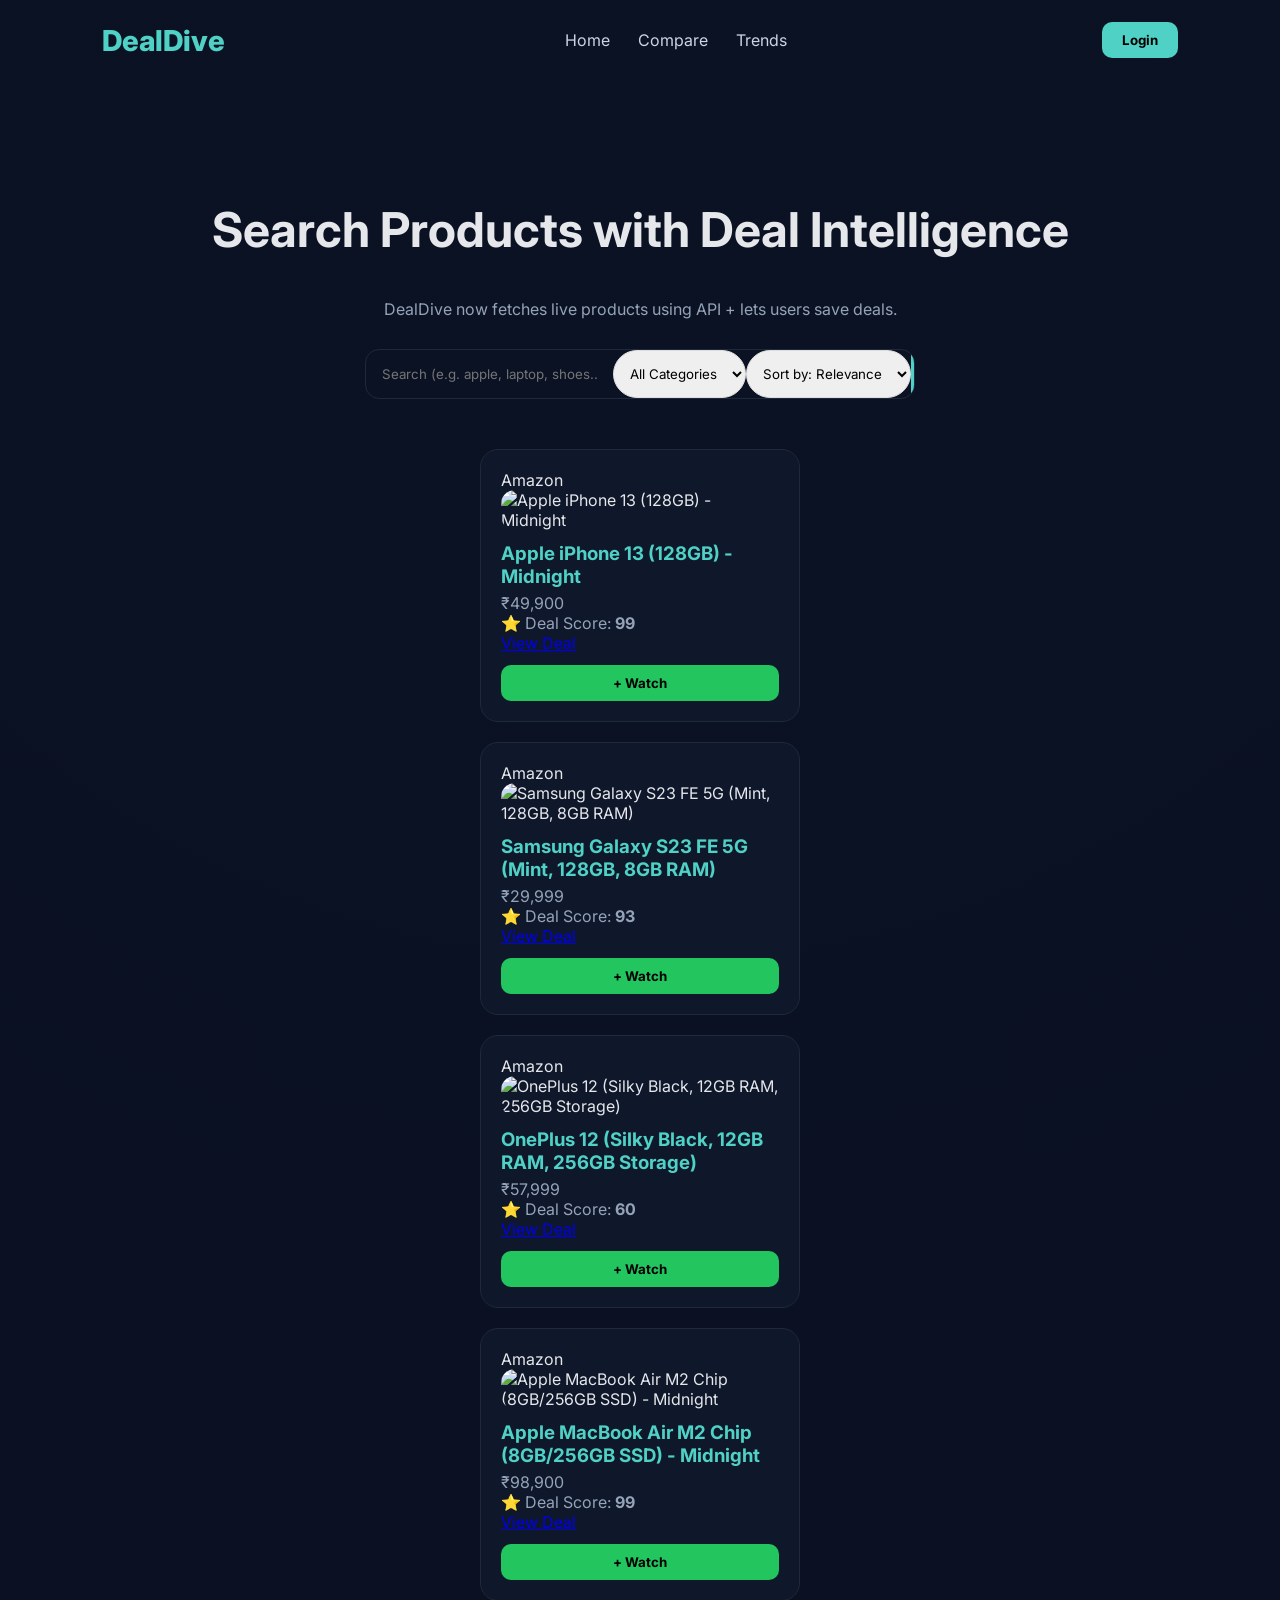
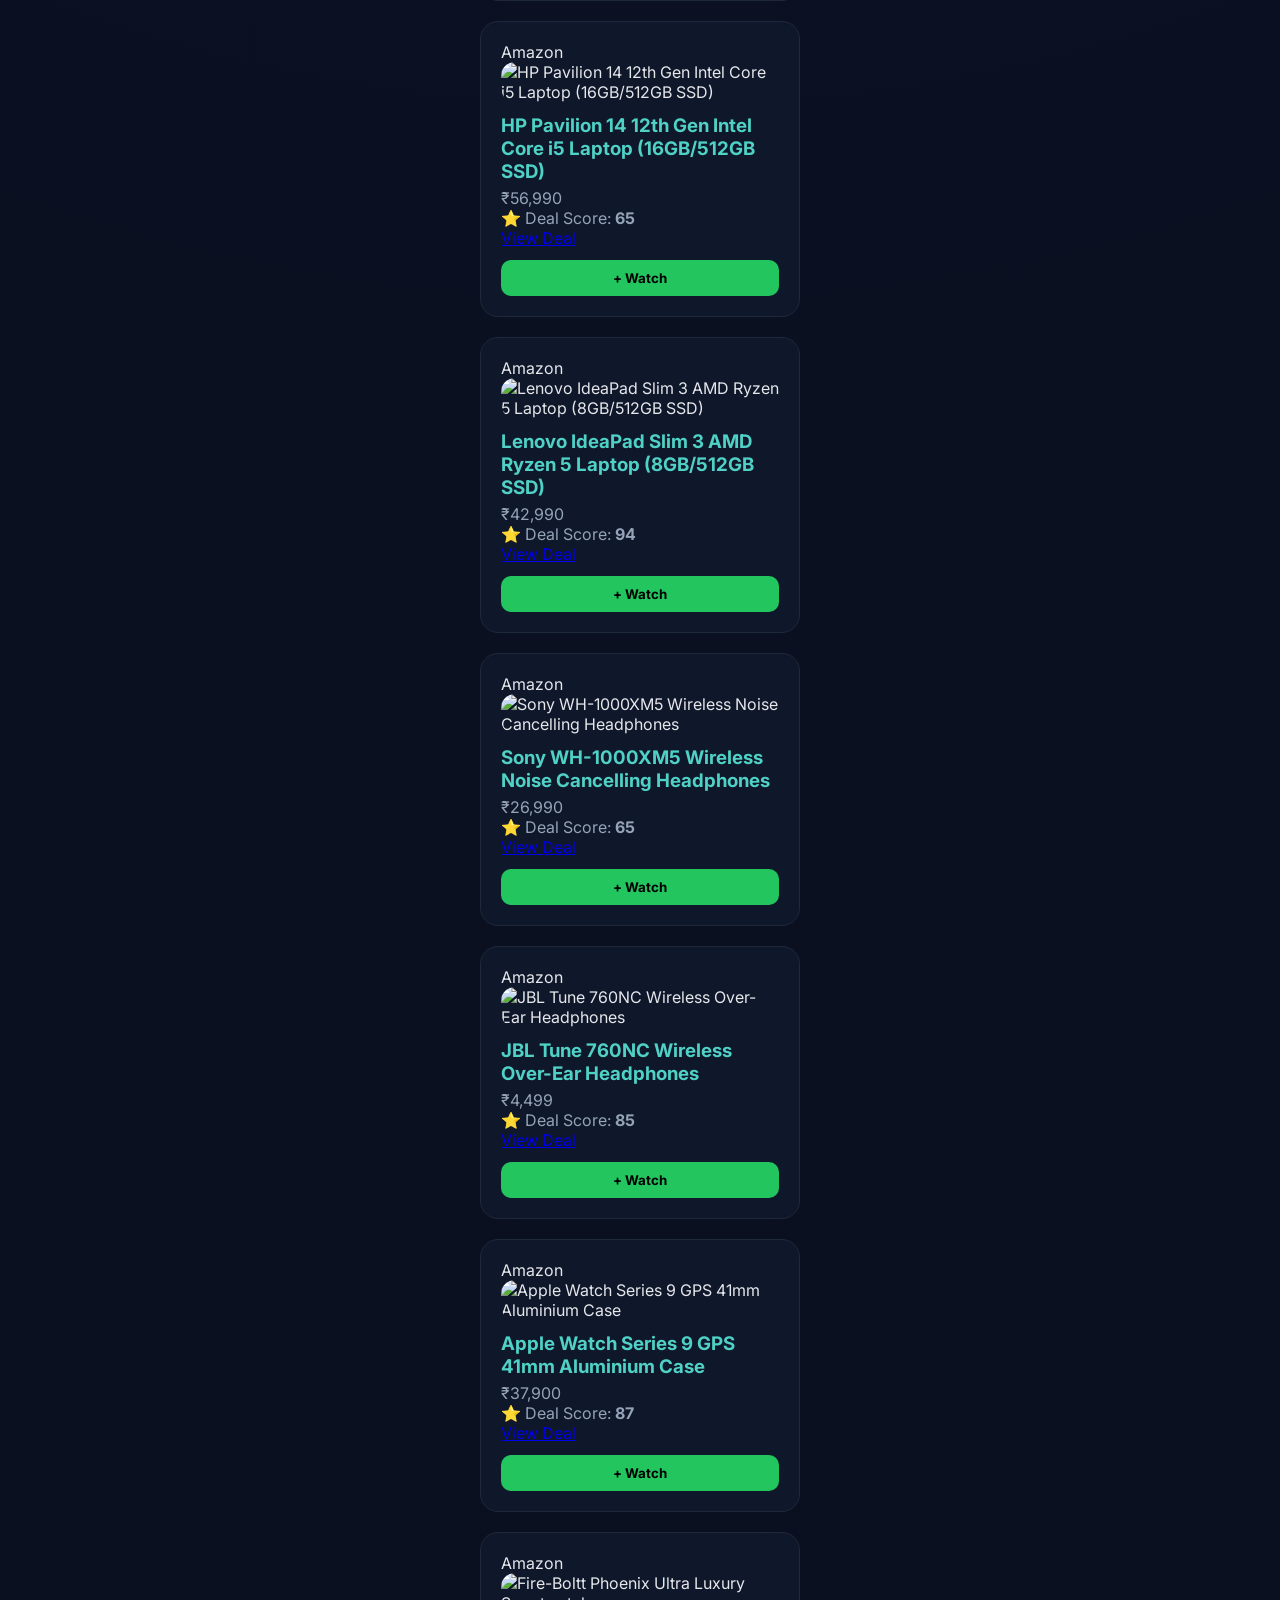
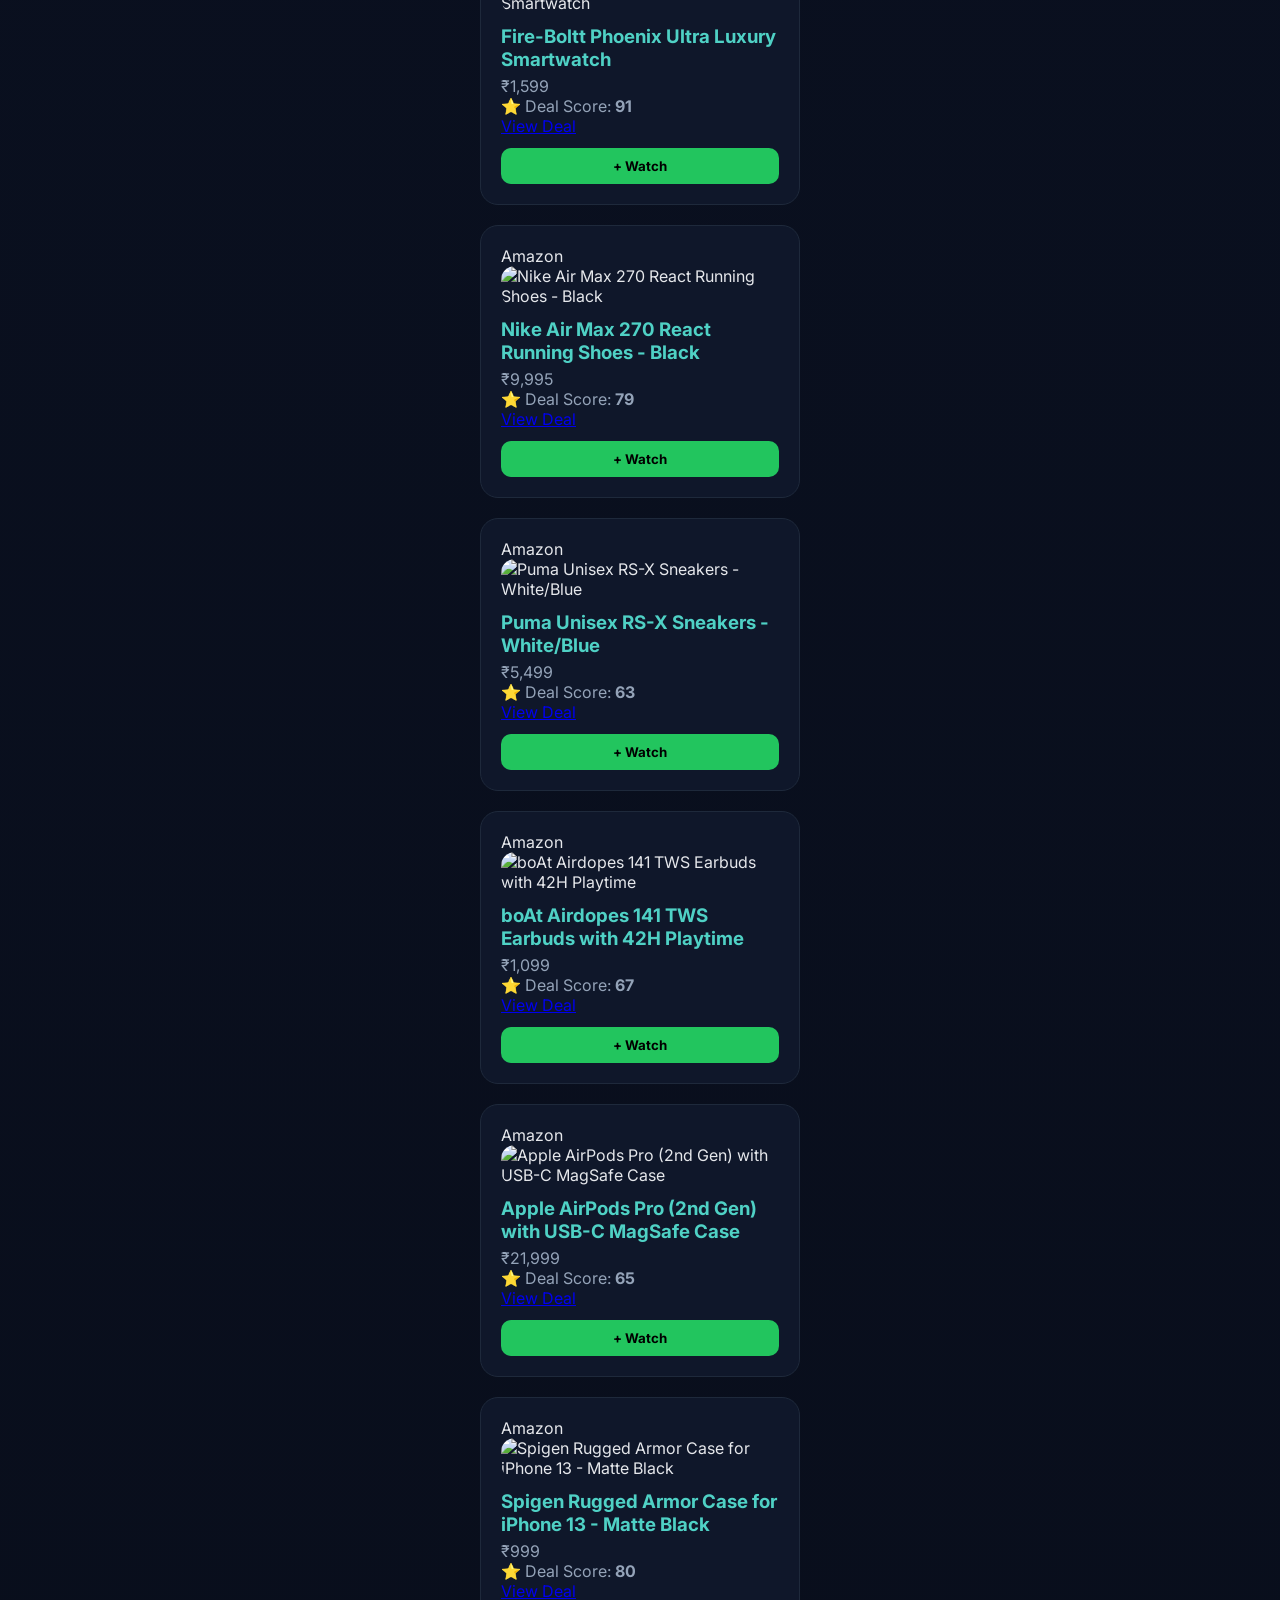
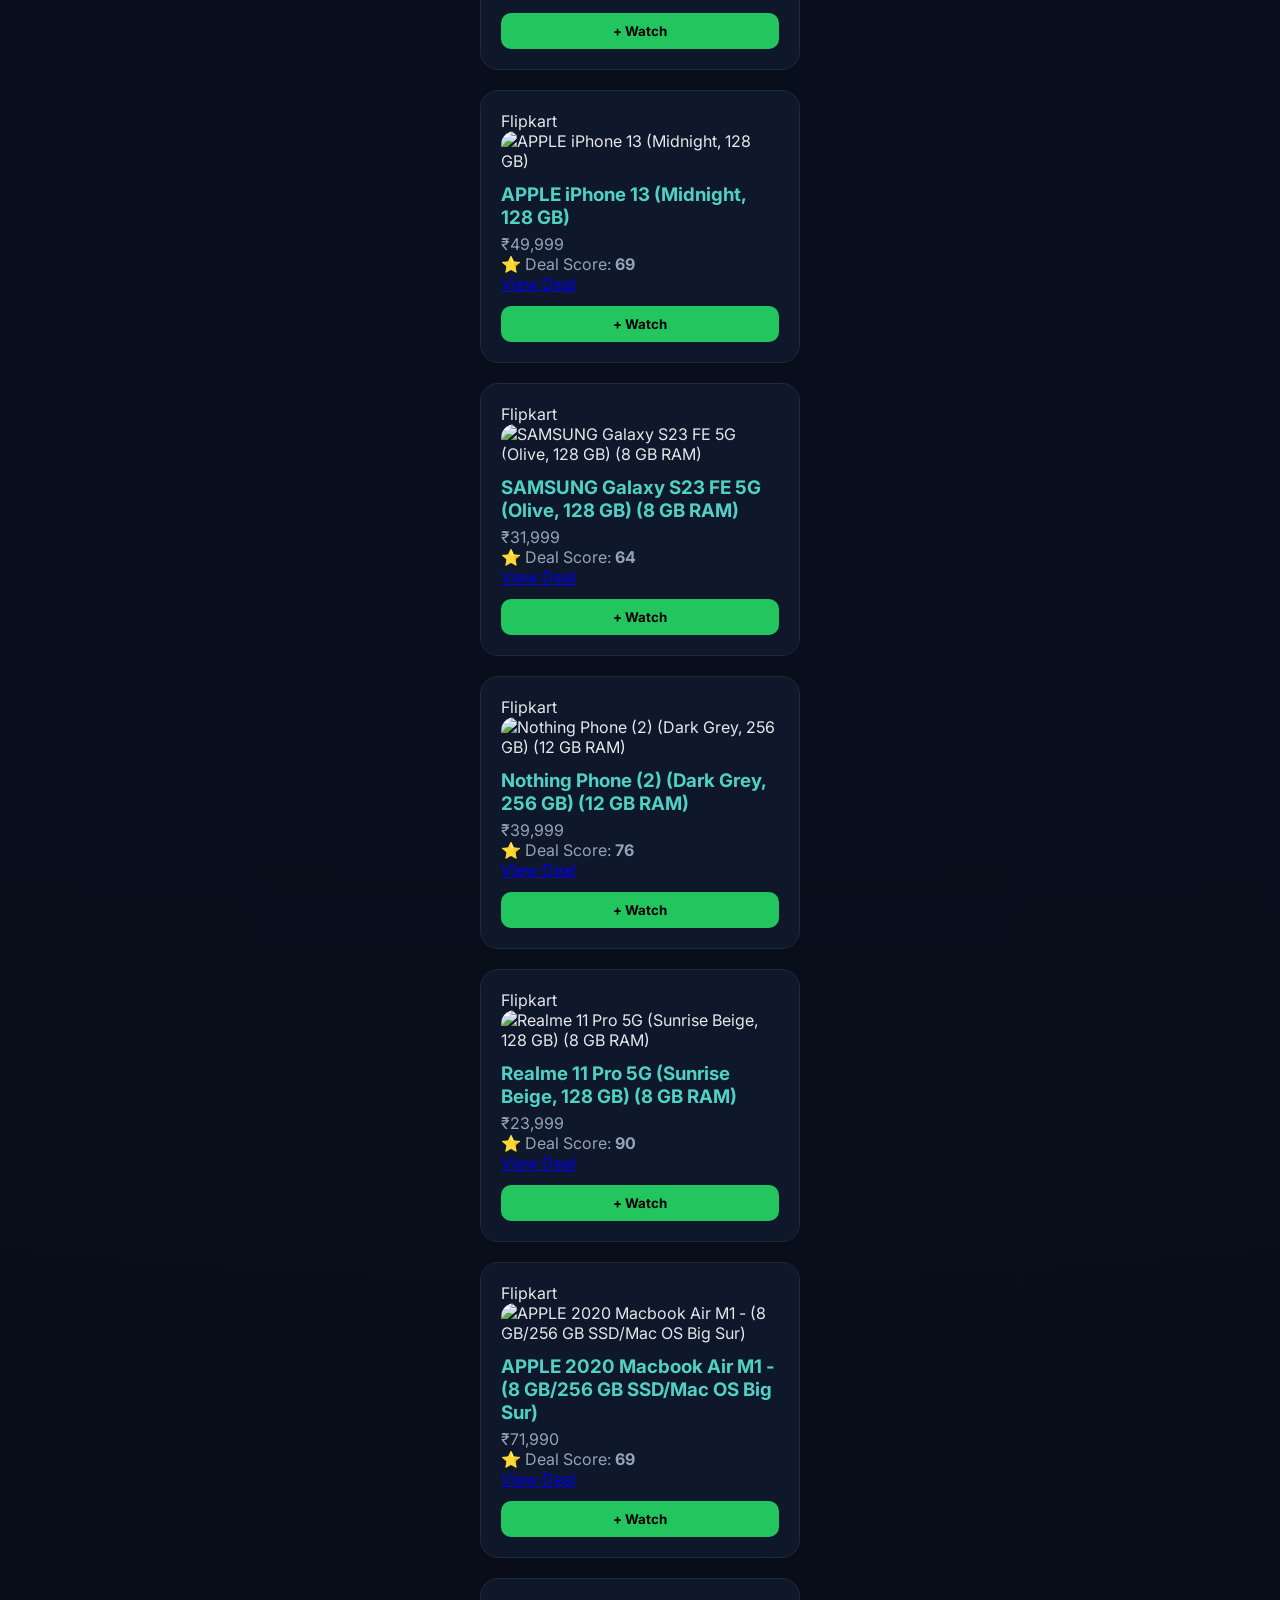
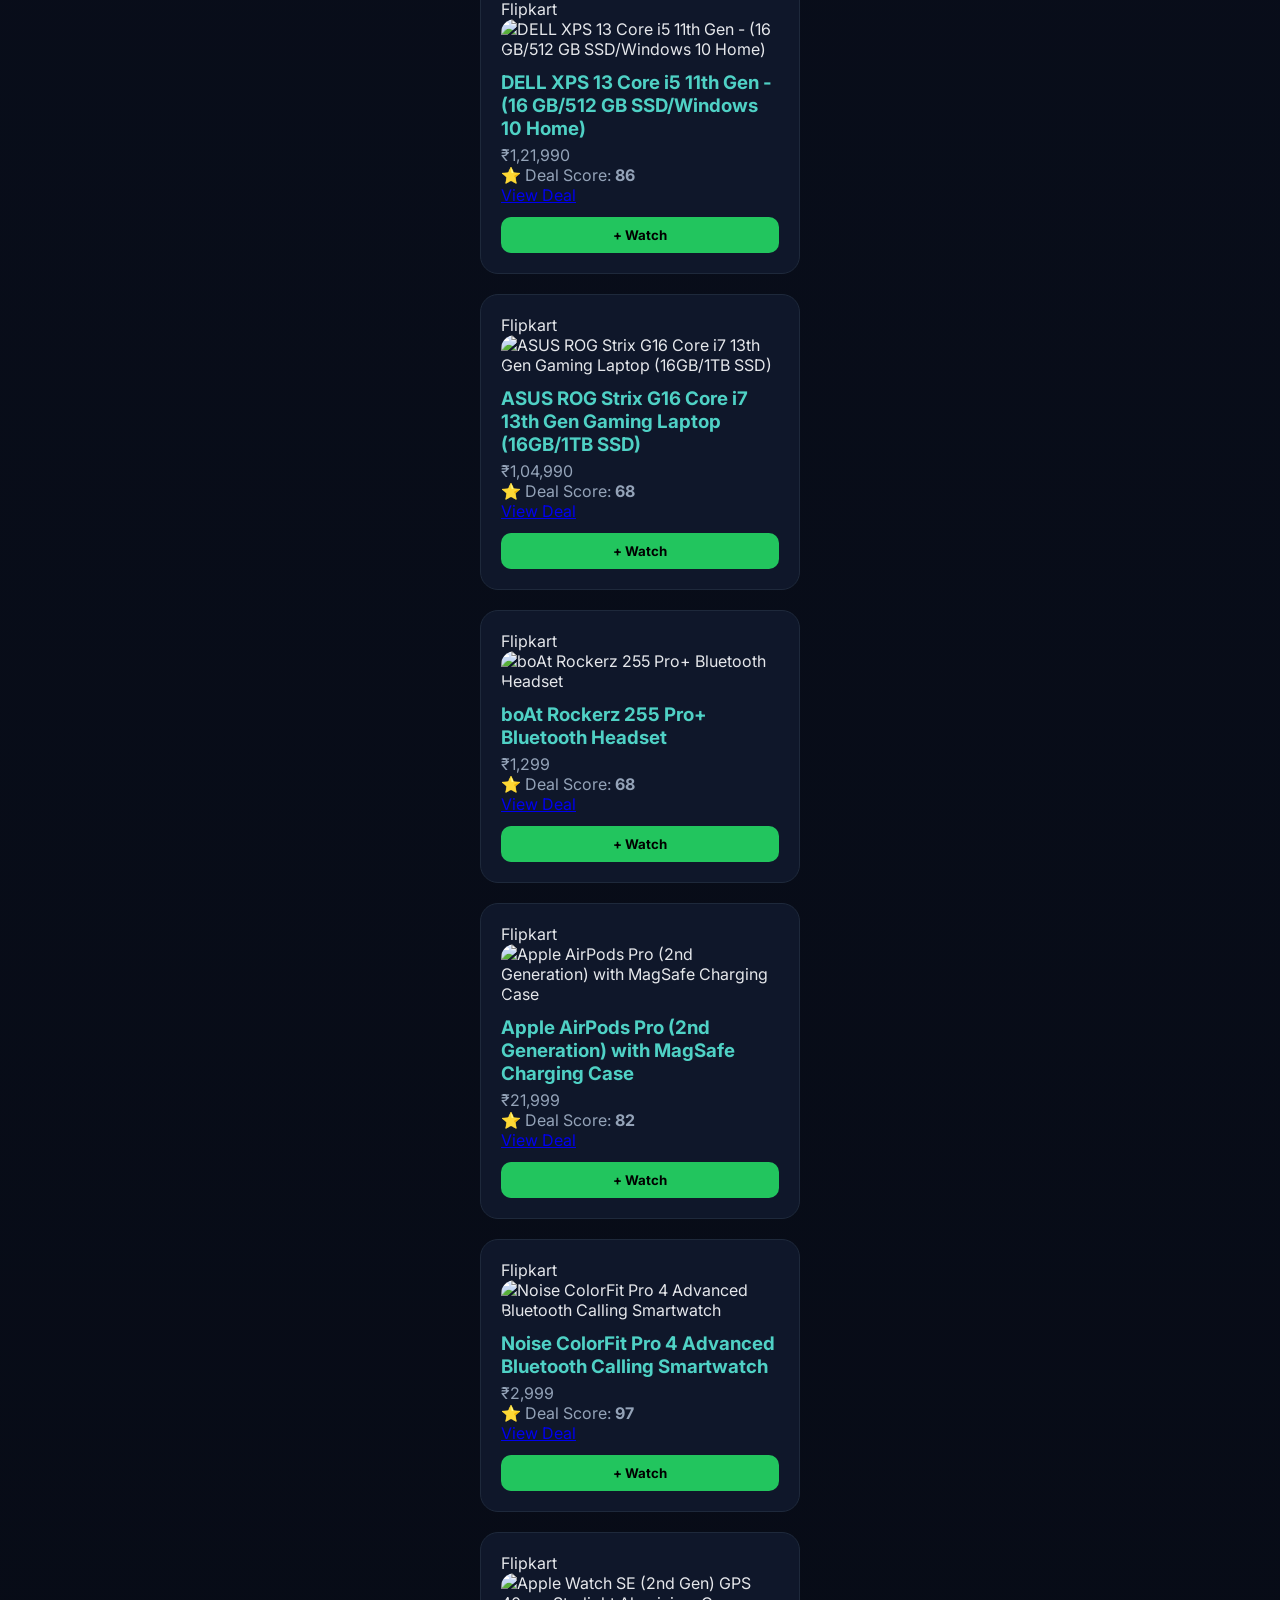
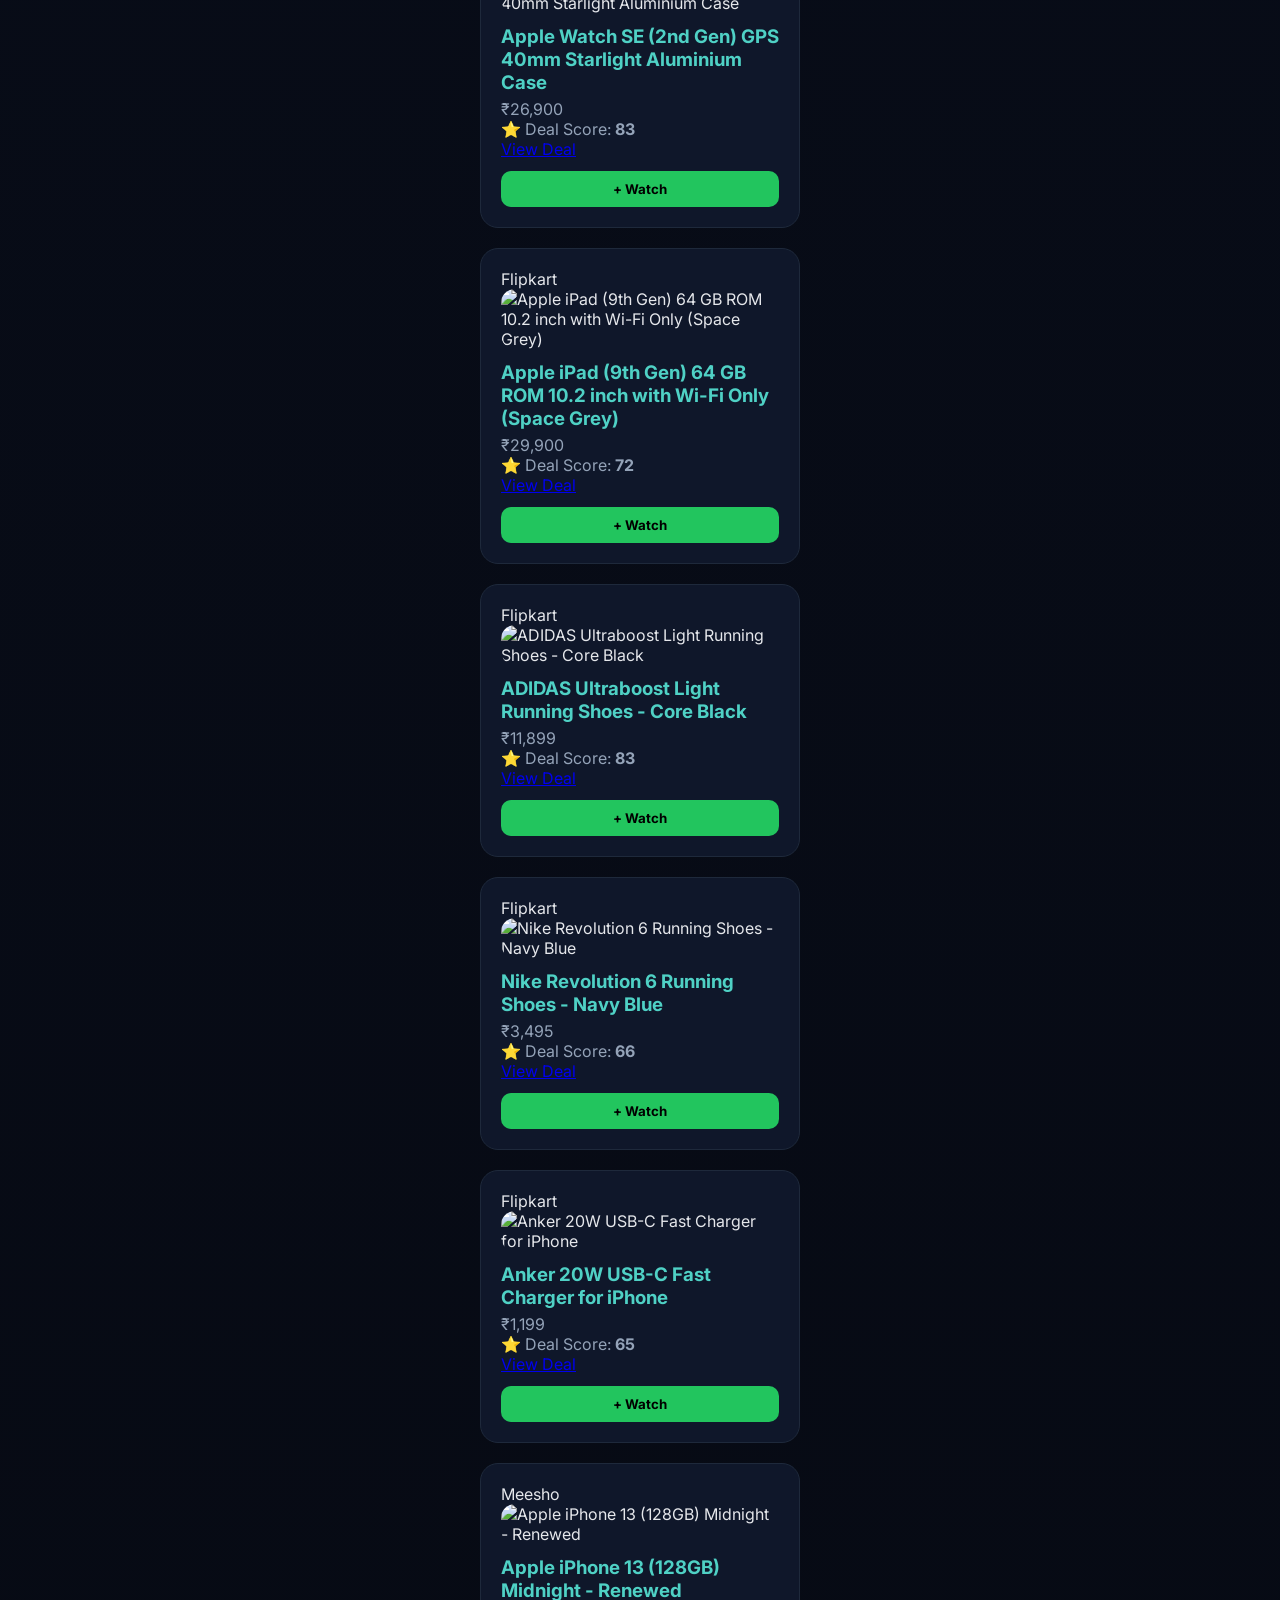
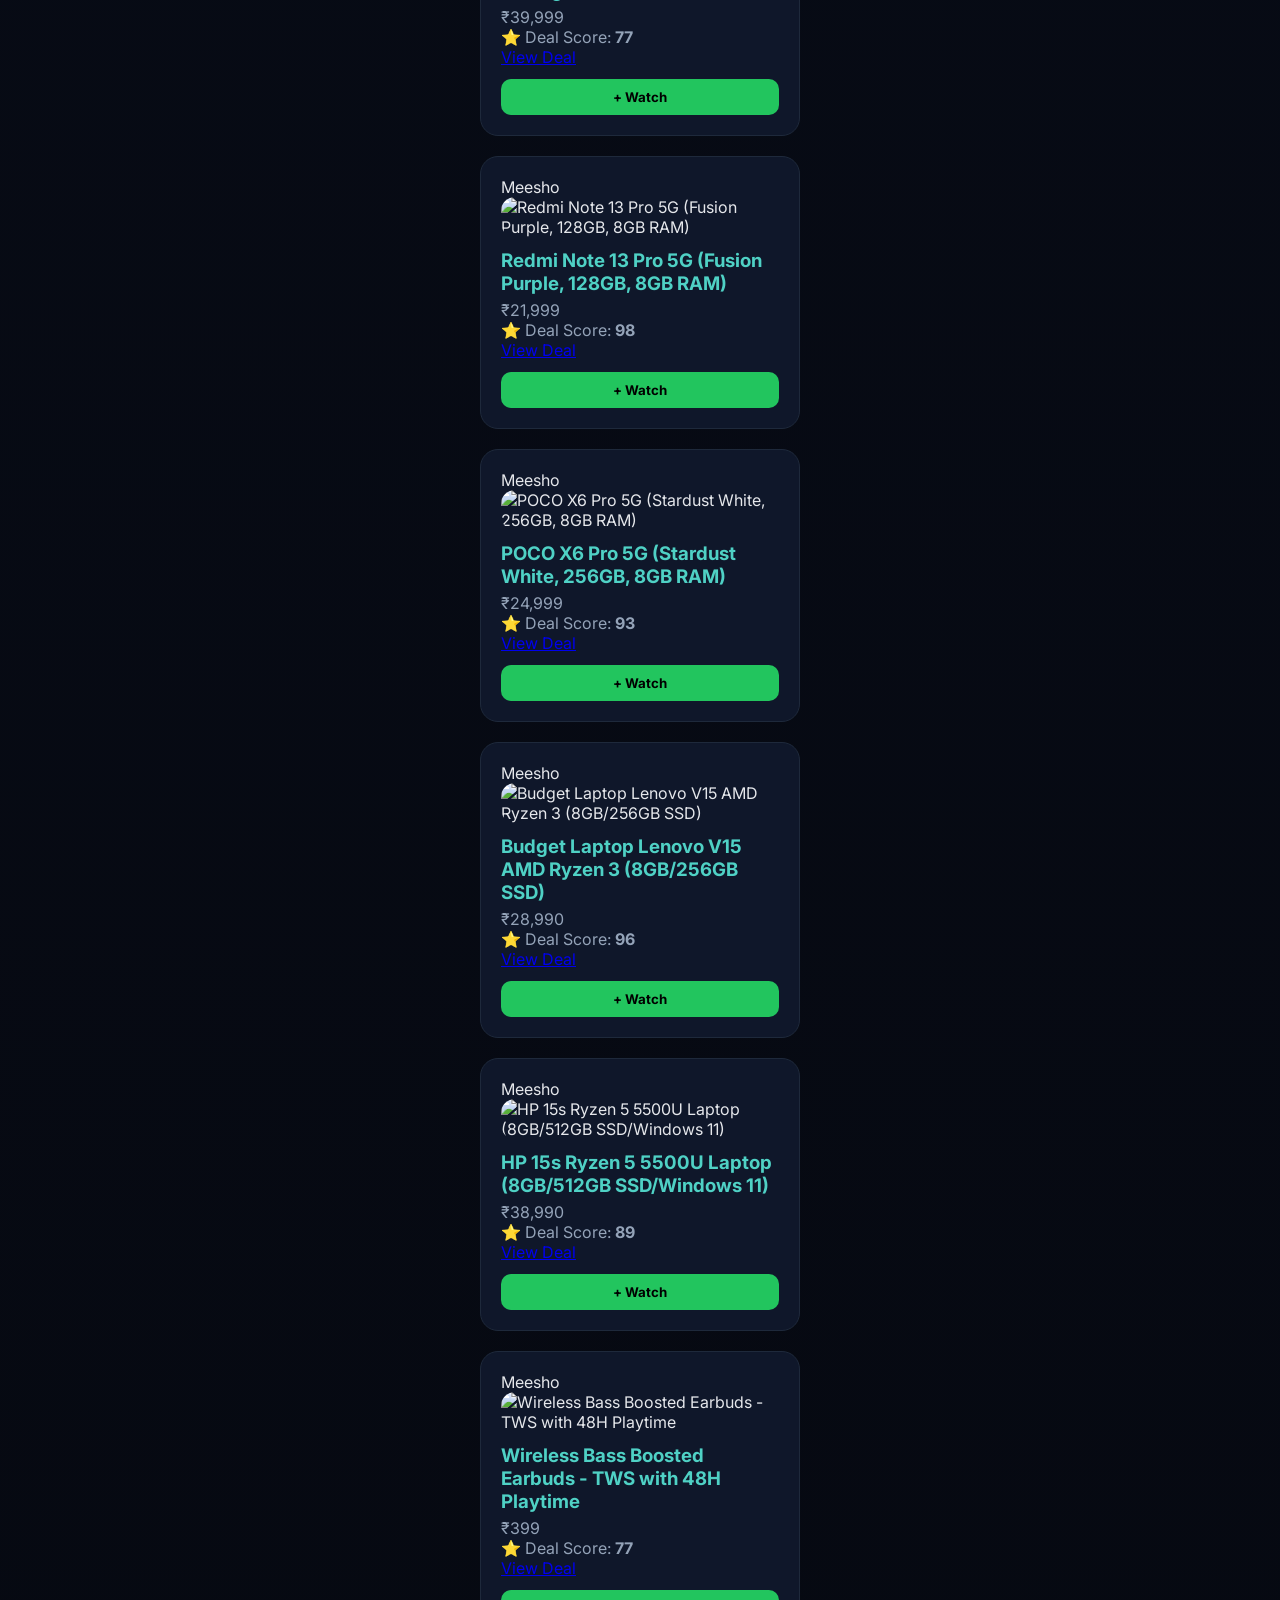
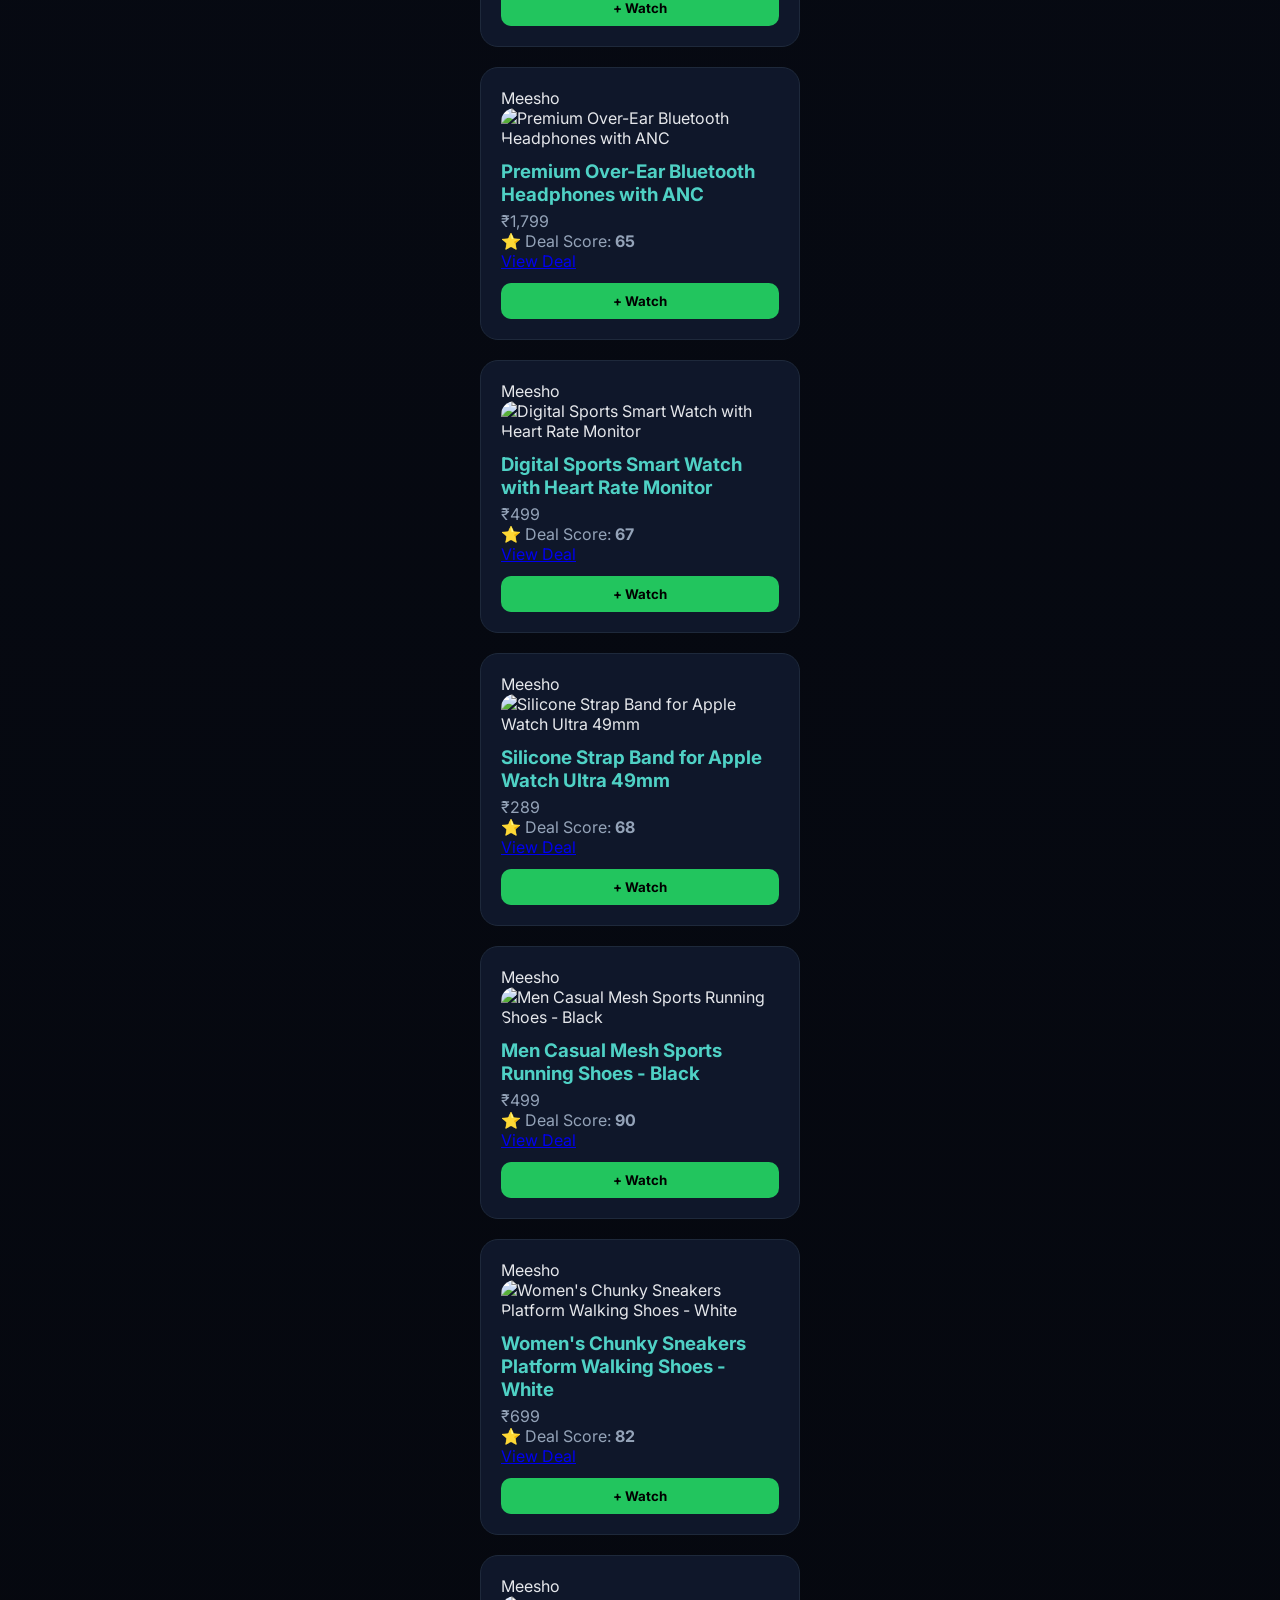
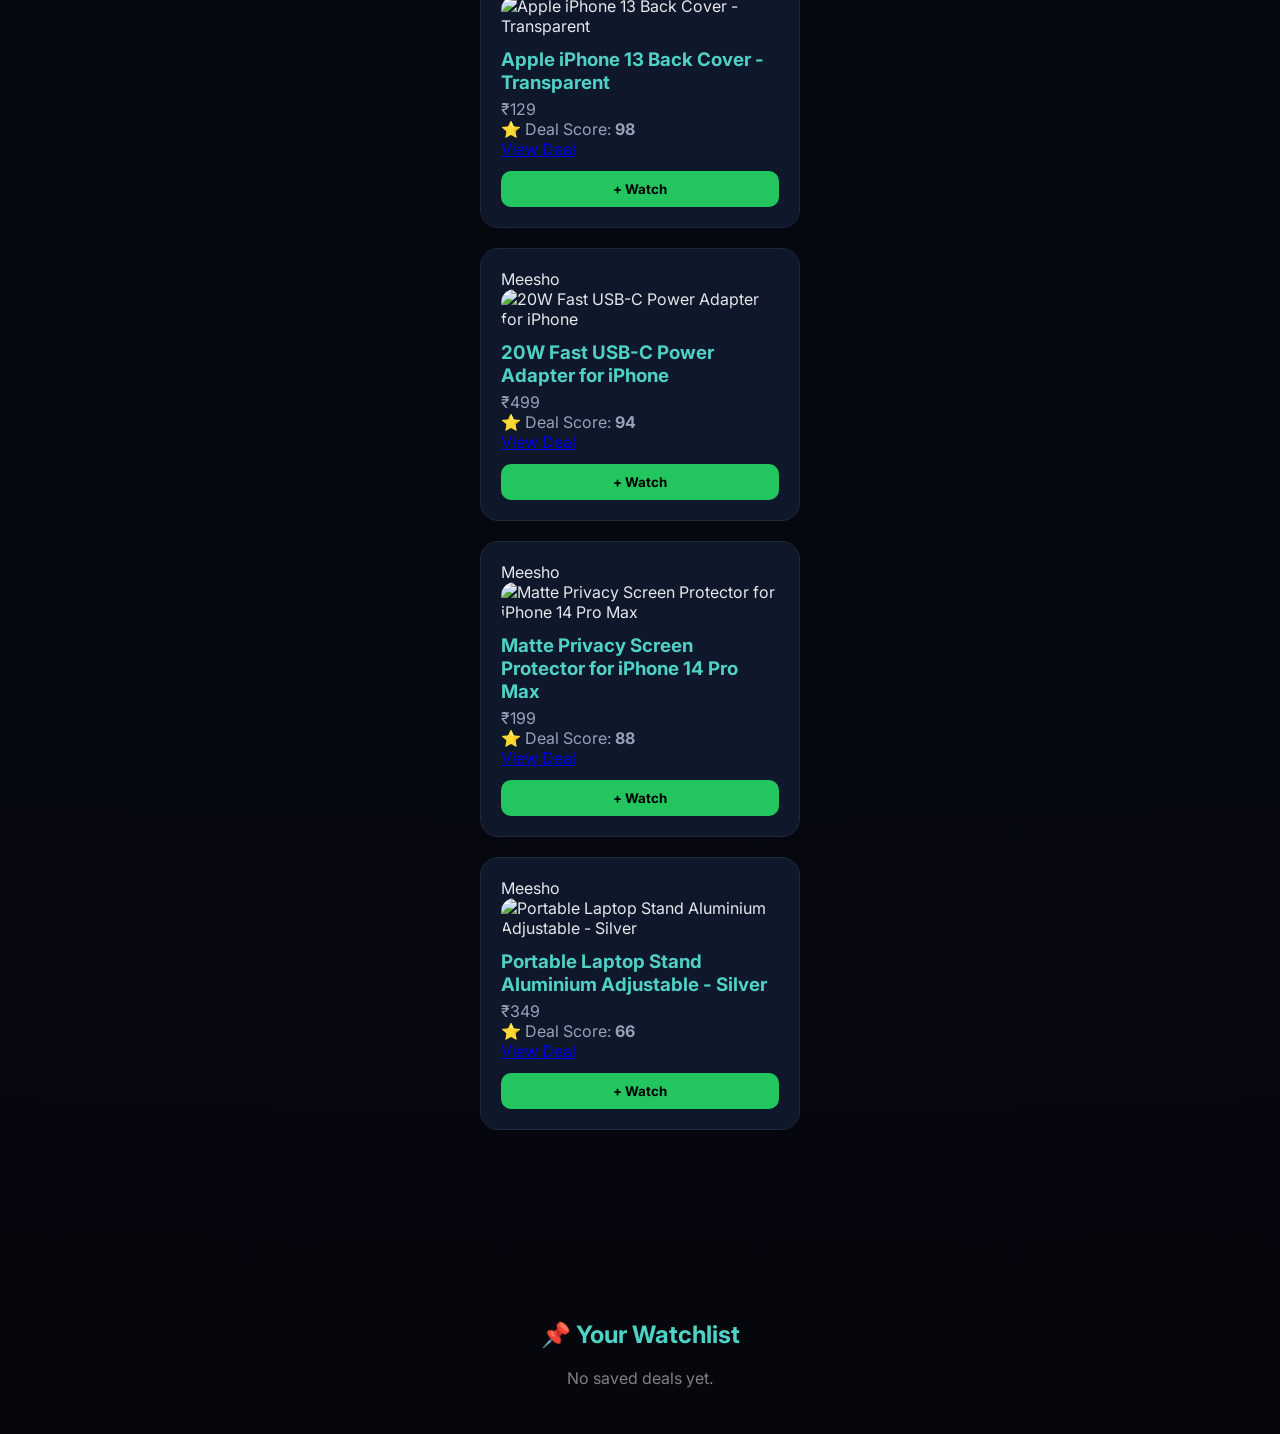
==== index.html @ 23b3c13d "Initial commit - DealDive by Avdhi Raitka" ====
<!DOCTYPE html>
<html lang="en">

<head>
    <meta charset="UTF-8" />
    <meta name="viewport" content="width=device-width, initial-scale=1.0" />
    <title>DealDive – Smart Price Intelligence</title>

    <link href="https://fonts.googleapis.com/css2?family=Inter:wght@300;400;600;700&display=swap" rel="stylesheet">
    <link rel="stylesheet" href="style.css">

</head>

<body>

    <header>
        <div class="logo">DealDive</div>

        <nav>
            <a href="index.html" class="active">Home</a>
            <a href="compare.html">Compare</a>
            <a href="trends.html">Trends</a>

        </nav>

        <div class="auth-buttons">
            <button onclick="openLogin()">Login</button>
        </div>
    </header>

    <section class="hero">
        <h1>Search Products with Deal Intelligence</h1>
        <p>DealDive now fetches live products using API + lets users save deals.</p>

        <div class="search-box">
            <input id="searchInput" type="text" placeholder="Search (e.g. apple, laptop, shoes...)"
                onkeyup="searchProduct()" />
            <select id="categorySelect" onchange="searchProduct()"
                style="padding: 12px; border-radius: 25px; border: 1px solid #ddd; outline: none;">
                <option value="all">All Categories</option>
                <option value="mobile">Mobiles</option>
                <option value="laptop">Laptops</option>
                <option value="headphones">Headphones</option>
                <option value="watch">Watches</option>
                <option value="shoes">Shoes</option>
                <option value="accessory">Accessories</option>
            </select>
            <select id="sortSelect" onchange="applySortAndFilter()"
                style="padding: 12px; border-radius: 25px; border: 1px solid #ddd; outline: none;">
                <option value="relevance">Sort by: Relevance</option>
                <option value="low">Price: Low to High</option>
                <option value="high">Price: High to Low</option>
            </select>
            <button onclick="searchProduct()">Search</button>
        </div>
        </div>

        <div id="results"></div>
    </section>

    <section id="watchlistBox">
        <h2 style="color:var(--accent)">📌 Your Watchlist</h2>
        <div id="watchlist"></div>
    </section>

    <!-- LOGIN MODAL -->
    <div id="loginModal" class="modal">
        <div class="modal-box">
            <h2>Login to DealDive</h2>

            <input type="text" id="username" placeholder="Enter username" />
            <input type="password" id="password" placeholder="Enter password" />

            <button onclick="loginUser()">Login</button>

            <p style="margin-top:15px;color:#94a3b8">
                No account?
                <span onclick="signupUser()" style="color:var(--accent);cursor:pointer;">
                    Sign up
                </span>
            </p>

            <span class="close-btn" onclick="closeLogin()">✖</span>
        </div>
    </div>

    <script src="script.js"></script>

</body>

</html>
---- style.css ----
* {
  box-sizing: border-box;
  font-family: 'Inter', sans-serif;
}

body {
  margin: 0;
  background: radial-gradient(circle at top, #0b1224, #05070d);
  color: #e5e7eb;
}

:root {
  --card: #0f172a;
  --accent: #4fd1c5;
  --muted: #94a3b8;
  --good: #22c55e;
  --bad: #ef4444;
}

header {
  padding: 22px 8%;
  display: flex;
  justify-content: space-between;
  align-items: center;
}

.logo {
  font-size: 1.8rem;
  font-weight: 800;
  color: var(--accent);
}

nav a {
  margin-left: 24px;
  text-decoration: none;
  color: #cbd5e1;
}

nav a:hover {
  color: var(--accent);
}

.auth-buttons button {
  padding: 10px 20px;
  border: none;
  border-radius: 10px;
  background: var(--accent);
  font-weight: 700;
  cursor: pointer;
}

.hero {
  padding: 80px 8%;
  text-align: center;
}

.hero h1 {
  font-size: 3rem;
}

.hero p {
  color: var(--muted);
  max-width: 600px;
  margin: auto;
}

.search-box {
  margin: 30px auto;
  display: flex;
  max-width: 550px;
  background: #0b1224;
  border-radius: 14px;
  overflow: hidden;
  border: 1px solid #1e293b;
}

.search-box input {
  flex: 1;
  padding: 16px;
  border: none;
  background: transparent;
  color: white;
}

.search-box button {
  padding: 0 26px;
  border: none;
  background: var(--accent);
  font-weight: 800;
  cursor: pointer;
}

#results {
  margin-top: 50px;
  display: grid;
  gap: 20px;
  justify-content: center;
}

.product-card {
  background: var(--card);
  padding: 20px;
  border-radius: 18px;
  width: 320px;
  border: 1px solid #1e293b;
  text-align: left;
}

.product-card img {
  width: 100%;
  border-radius: 14px;
}

.product-card h3 {
  margin: 12px 0 5px;
  color: var(--accent);
}

.product-card button {
  margin-top: 12px;
  padding: 10px;
  width: 100%;
  border: none;
  border-radius: 10px;
  background: var(--good);
  font-weight: 700;
  cursor: pointer;
}

#watchlistBox {
  margin-top: 60px;
  padding: 30px;
  text-align: center;
}

.watch-item {
  margin: 10px auto;
  max-width: 400px;
  padding: 12px;
  background: #101a36;
  border-radius: 12px;
  border: 1px solid #1e293b;
}

/* MODAL */
.modal {
  display: none;
  position: fixed;
  inset: 0;
  background: rgba(0,0,0,0.75);
  justify-content: center;
  align-items: center;
  z-index: 999;
}

.modal-box {
  background: #0f172a;
  padding: 30px;
  width: 350px;
  border-radius: 18px;
  border: 1px solid #1e293b;
  position: relative;
}

.modal-box input {
  width: 100%;
  padding: 12px;
  margin-top: 12px;
  border-radius: 10px;
  border: none;
  background: #0b1224;
  color: white;
}

.modal-box button {
  width: 100%;
  margin-top: 18px;
  padding: 12px;
  background: var(--accent);
  font-weight: 800;
  border: none;
  border-radius: 12px;
}

.close-btn {
  position: absolute;
  top: 14px;
  right: 16px;
  cursor: pointer;
}
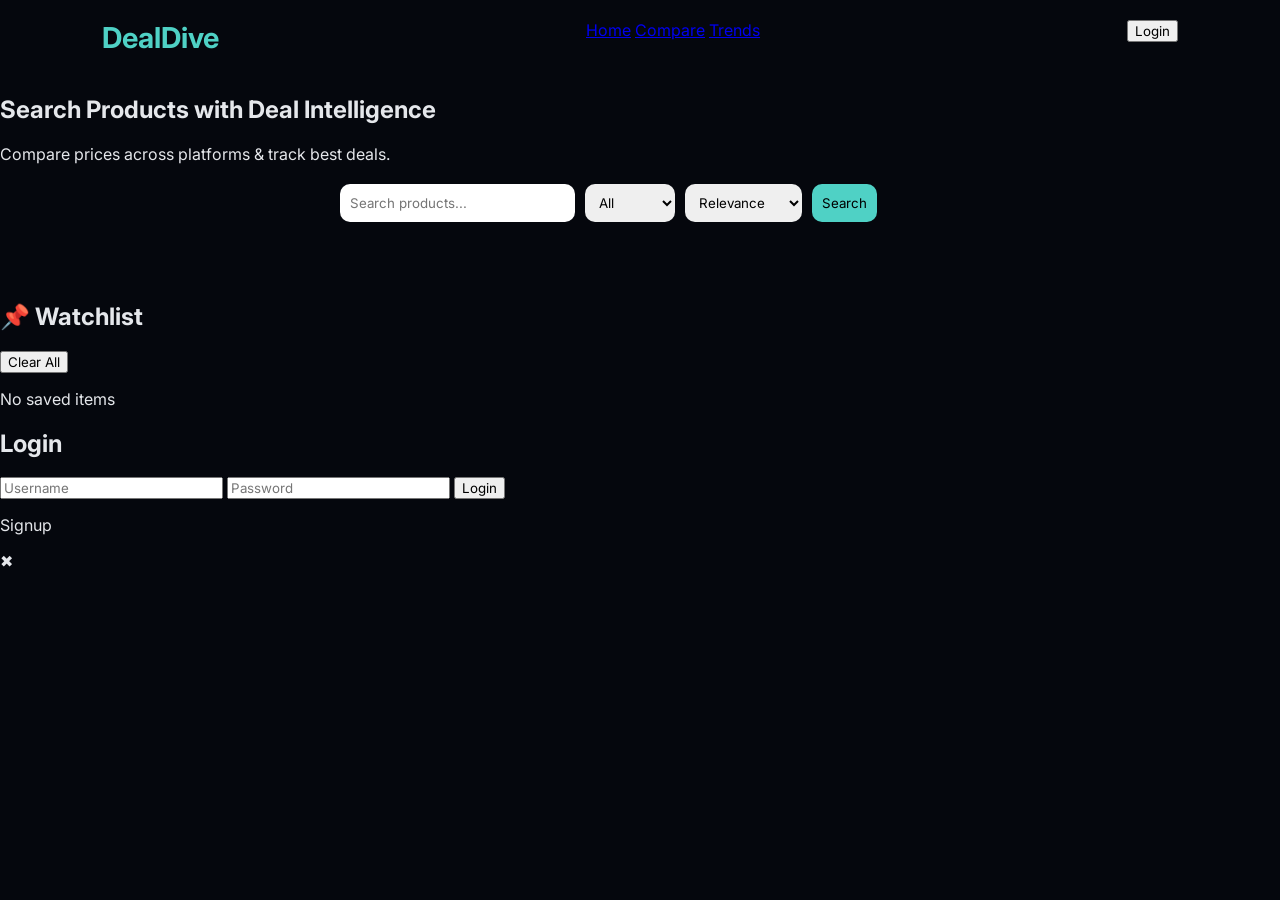
==== commit 478e8a22: "Initial DealDive project" ====
--- a/index.html
+++ b/index.html
@@ -8,84 +8,69 @@
 
     <link href="https://fonts.googleapis.com/css2?family=Inter:wght@300;400;600;700&display=swap" rel="stylesheet">
     <link rel="stylesheet" href="style.css">
-
 </head>
 
 <body>
 
-    <header>
-        <div class="logo">DealDive</div>
+<header>
+    <div class="logo">DealDive</div>
 
-        <nav>
-            <a href="index.html" class="active">Home</a>
-            <a href="compare.html">Compare</a>
-            <a href="trends.html">Trends</a>
+    <nav>
+        <a href="index.html">Home</a>
+        <a href="compare.html">Compare</a>
+        <a href="trends.html">Trends</a>
+    </nav>
 
-        </nav>
+    <div class="auth-buttons">
+        <button onclick="openLogin()">Login</button>
+    </div>
+</header>
 
-        <div class="auth-buttons">
-            <button onclick="openLogin()">Login</button>
-        </div>
-    </header>
+<section class="hero">
+    <h1>Search Products with Deal Intelligence</h1>
+    <p>Compare prices across platforms & track best deals.</p>
 
-    <section class="hero">
-        <h1>Search Products with Deal Intelligence</h1>
-        <p>DealDive now fetches live products using API + lets users save deals.</p>
+    <div class="search-box">
+        <input id="searchInput" type="text" placeholder="Search products..."
+            onkeyup="showSuggestions(); searchProduct()" />
 
-        <div class="search-box">
-            <input id="searchInput" type="text" placeholder="Search (e.g. apple, laptop, shoes...)"
-                onkeyup="searchProduct()" />
-            <select id="categorySelect" onchange="searchProduct()"
-                style="padding: 12px; border-radius: 25px; border: 1px solid #ddd; outline: none;">
-                <option value="all">All Categories</option>
-                <option value="mobile">Mobiles</option>
-                <option value="laptop">Laptops</option>
-                <option value="headphones">Headphones</option>
-                <option value="watch">Watches</option>
-                <option value="shoes">Shoes</option>
-                <option value="accessory">Accessories</option>
-            </select>
-            <select id="sortSelect" onchange="applySortAndFilter()"
-                style="padding: 12px; border-radius: 25px; border: 1px solid #ddd; outline: none;">
-                <option value="relevance">Sort by: Relevance</option>
-                <option value="low">Price: Low to High</option>
-                <option value="high">Price: High to Low</option>
-            </select>
-            <button onclick="searchProduct()">Search</button>
-        </div>
-        </div>
+        <select id="categorySelect" onchange="searchProduct()">
+            <option value="all">All</option>
+            <option value="mobile">Mobiles</option>
+            <option value="laptop">Laptops</option>
+        </select>
 
-        <div id="results"></div>
-    </section>
+        <select id="sortSelect" onchange="applySortAndFilter()">
+            <option value="relevance">Relevance</option>
+            <option value="low">Low → High</option>
+            <option value="high">High → Low</option>
+        </select>
 
-    <section id="watchlistBox">
-        <h2 style="color:var(--accent)">📌 Your Watchlist</h2>
-        <div id="watchlist"></div>
-    </section>
-
-    <!-- LOGIN MODAL -->
-    <div id="loginModal" class="modal">
-        <div class="modal-box">
-            <h2>Login to DealDive</h2>
-
-            <input type="text" id="username" placeholder="Enter username" />
-            <input type="password" id="password" placeholder="Enter password" />
-
-            <button onclick="loginUser()">Login</button>
-
-            <p style="margin-top:15px;color:#94a3b8">
-                No account?
-                <span onclick="signupUser()" style="color:var(--accent);cursor:pointer;">
-                    Sign up
-                </span>
-            </p>
-
-            <span class="close-btn" onclick="closeLogin()">✖</span>
-        </div>
+        <button onclick="searchProduct()">Search</button>
     </div>
 
-    <script src="script.js"></script>
+    <div id="suggestions"></div>
+    <div id="results"></div>
+</section>
 
+<section id="watchlistBox">
+    <h2>📌 Watchlist</h2>
+    <button onclick="clearWatchlist()">Clear All</button>
+    <div id="watchlist"></div>
+</section>
+
+<!-- LOGIN MODAL -->
+<div id="loginModal" class="modal">
+    <div class="modal-box">
+        <h2>Login</h2>
+        <input id="username" placeholder="Username">
+        <input id="password" type="password" placeholder="Password">
+        <button onclick="loginUser()">Login</button>
+        <p onclick="signupUser()">Signup</p>
+        <span onclick="closeLogin()">✖</span>
+    </div>
+</div>
+
+<script src="script.js"></script>
 </body>
-
 </html>
--- a/style.css
+++ b/style.css
@@ -5,186 +5,105 @@
 
 body {
   margin: 0;
-  background: radial-gradient(circle at top, #0b1224, #05070d);
+  background: #05070d;
   color: #e5e7eb;
 }
 
 :root {
   --card: #0f172a;
   --accent: #4fd1c5;
-  --muted: #94a3b8;
   --good: #22c55e;
-  --bad: #ef4444;
 }
 
 header {
-  padding: 22px 8%;
+  padding: 20px 8%;
   display: flex;
   justify-content: space-between;
-  align-items: center;
 }
 
 .logo {
+  color: var(--accent);
   font-size: 1.8rem;
-  font-weight: 800;
-  color: var(--accent);
+  font-weight: bold;
 }
 
-nav a {
-  margin-left: 24px;
-  text-decoration: none;
-  color: #cbd5e1;
+.search-box {
+  display: flex;
+  gap: 10px;
+  margin: 20px auto;
+  max-width: 600px;
 }
 
-nav a:hover {
-  color: var(--accent);
+.search-box input,
+.search-box select,
+.search-box button {
+  padding: 10px;
+  border-radius: 10px;
+  border: none;
 }
 
-.auth-buttons button {
-  padding: 10px 20px;
-  border: none;
-  border-radius: 10px;
+.search-box button {
   background: var(--accent);
-  font-weight: 700;
   cursor: pointer;
 }
 
-.hero {
-  padding: 80px 8%;
-  text-align: center;
+#results {
+  display: grid;
+  grid-template-columns: repeat(auto-fit, minmax(250px,1fr));
+  gap: 20px;
+  padding: 20px;
 }
 
-.hero h1 {
-  font-size: 3rem;
+.product-card {
+  background: var(--card);
+  padding: 15px;
+  border-radius: 15px;
+  transition: 0.3s;
+  position: relative;
 }
 
-.hero p {
-  color: var(--muted);
+.product-card:hover {
+  transform: translateY(-5px);
+}
+
+.product-card img {
+  width: 100%;
+}
+
+.best-deal {
+  position: absolute;
+  top: 10px;
+  right: 10px;
+  background: var(--good);
+  padding: 5px;
+  border-radius: 5px;
+}
+
+.deal-bar {
+  height: 8px;
+  background: #1e293b;
+  border-radius: 10px;
+  margin-top: 10px;
+}
+
+.deal-fill {
+  height: 100%;
+  background: linear-gradient(90deg,#22c55e,#4fd1c5);
+}
+
+#suggestions {
   max-width: 600px;
   margin: auto;
 }
 
-.search-box {
-  margin: 30px auto;
-  display: flex;
-  max-width: 550px;
-  background: #0b1224;
-  border-radius: 14px;
-  overflow: hidden;
-  border: 1px solid #1e293b;
-}
-
-.search-box input {
-  flex: 1;
-  padding: 16px;
-  border: none;
-  background: transparent;
-  color: white;
-}
-
-.search-box button {
-  padding: 0 26px;
-  border: none;
-  background: var(--accent);
-  font-weight: 800;
+#suggestions div {
+  padding: 10px;
   cursor: pointer;
 }
 
-#results {
-  margin-top: 50px;
-  display: grid;
-  gap: 20px;
-  justify-content: center;
-}
-
-.product-card {
-  background: var(--card);
-  padding: 20px;
-  border-radius: 18px;
-  width: 320px;
-  border: 1px solid #1e293b;
-  text-align: left;
-}
-
-.product-card img {
-  width: 100%;
-  border-radius: 14px;
-}
-
-.product-card h3 {
-  margin: 12px 0 5px;
-  color: var(--accent);
-}
-
-.product-card button {
-  margin-top: 12px;
+.watch-item {
+  background: #101a36;
+  margin: 10px;
   padding: 10px;
-  width: 100%;
-  border: none;
   border-radius: 10px;
-  background: var(--good);
-  font-weight: 700;
-  cursor: pointer;
-}
-
-#watchlistBox {
-  margin-top: 60px;
-  padding: 30px;
-  text-align: center;
-}
-
-.watch-item {
-  margin: 10px auto;
-  max-width: 400px;
-  padding: 12px;
-  background: #101a36;
-  border-radius: 12px;
-  border: 1px solid #1e293b;
-}
-
-/* MODAL */
-.modal {
-  display: none;
-  position: fixed;
-  inset: 0;
-  background: rgba(0,0,0,0.75);
-  justify-content: center;
-  align-items: center;
-  z-index: 999;
-}
-
-.modal-box {
-  background: #0f172a;
-  padding: 30px;
-  width: 350px;
-  border-radius: 18px;
-  border: 1px solid #1e293b;
-  position: relative;
-}
-
-.modal-box input {
-  width: 100%;
-  padding: 12px;
-  margin-top: 12px;
-  border-radius: 10px;
-  border: none;
-  background: #0b1224;
-  color: white;
-}
-
-.modal-box button {
-  width: 100%;
-  margin-top: 18px;
-  padding: 12px;
-  background: var(--accent);
-  font-weight: 800;
-  border: none;
-  border-radius: 12px;
-}
-
-.close-btn {
-  position: absolute;
-  top: 14px;
-  right: 16px;
-  cursor: pointer;
-}
+}
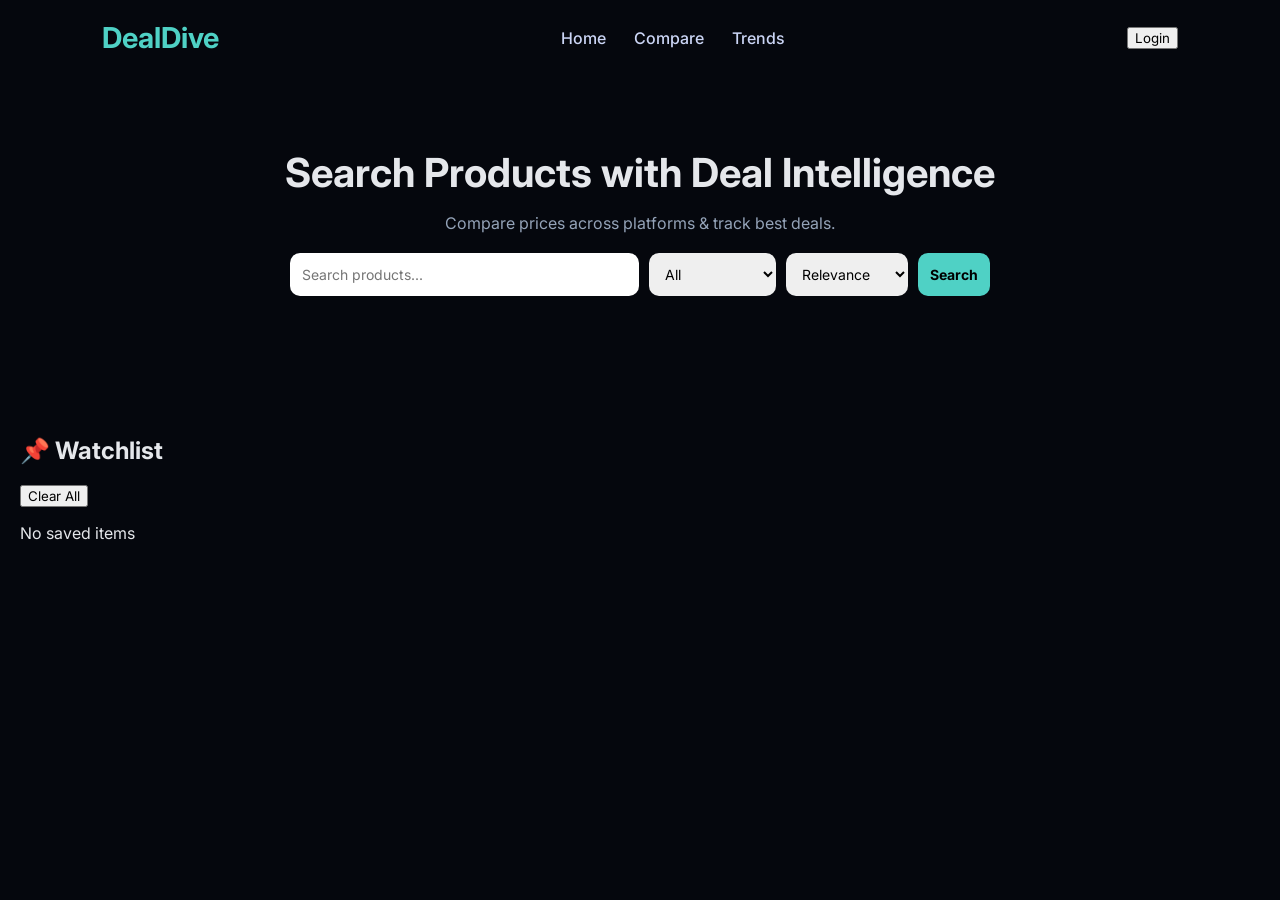
==== commit 14fe78fd: "fix html fully" ====
--- a/index.html
+++ b/index.html
@@ -6,19 +6,23 @@
     <meta name="viewport" content="width=device-width, initial-scale=1.0" />
     <title>DealDive – Smart Price Intelligence</title>
 
+    <!-- FONT -->
     <link href="https://fonts.googleapis.com/css2?family=Inter:wght@300;400;600;700&display=swap" rel="stylesheet">
-    <link rel="stylesheet" href="style.css">
+
+    <!-- CSS (FIXED PATH) -->
+    <link rel="stylesheet" href="./style.css">
 </head>
 
 <body>
 
+<!-- ================= HEADER ================= -->
 <header>
     <div class="logo">DealDive</div>
 
     <nav>
-        <a href="index.html">Home</a>
-        <a href="compare.html">Compare</a>
-        <a href="trends.html">Trends</a>
+        <a href="./index.html">Home</a>
+        <a href="./compare.html">Compare</a>
+        <a href="./trends.html">Trends</a>
     </nav>
 
     <div class="auth-buttons">
@@ -26,18 +30,21 @@
     </div>
 </header>
 
+<!-- ================= HERO ================= -->
 <section class="hero">
     <h1>Search Products with Deal Intelligence</h1>
     <p>Compare prices across platforms & track best deals.</p>
 
+    <!-- SEARCH -->
     <div class="search-box">
         <input id="searchInput" type="text" placeholder="Search products..."
-            onkeyup="showSuggestions(); searchProduct()" />
+            onkeyup="if(event.key==='Enter'){searchProduct()}">
 
         <select id="categorySelect" onchange="searchProduct()">
             <option value="all">All</option>
             <option value="mobile">Mobiles</option>
             <option value="laptop">Laptops</option>
+            <option value="headphones">Headphones</option>
         </select>
 
         <select id="sortSelect" onchange="applySortAndFilter()">
@@ -49,28 +56,39 @@
         <button onclick="searchProduct()">Search</button>
     </div>
 
+    <!-- SUGGESTIONS -->
     <div id="suggestions"></div>
+
+    <!-- RESULTS -->
     <div id="results"></div>
 </section>
 
+<!-- ================= WATCHLIST ================= -->
 <section id="watchlistBox">
     <h2>📌 Watchlist</h2>
-    <button onclick="clearWatchlist()">Clear All</button>
+    <button onclick="watchlist=[]; localStorage.clear(); displayWatchlist();">
+        Clear All
+    </button>
     <div id="watchlist"></div>
 </section>
 
-<!-- LOGIN MODAL -->
+<!-- ================= LOGIN MODAL ================= -->
 <div id="loginModal" class="modal">
     <div class="modal-box">
         <h2>Login</h2>
+
         <input id="username" placeholder="Username">
         <input id="password" type="password" placeholder="Password">
+
         <button onclick="loginUser()">Login</button>
         <p onclick="signupUser()">Signup</p>
+
         <span onclick="closeLogin()">✖</span>
     </div>
 </div>
 
-<script src="script.js"></script>
+<!-- JS (FIXED PATH) -->
+<script src="./script.js"></script>
+
 </body>
 </html>
--- a/style.css
+++ b/style.css
@@ -9,16 +9,19 @@
   color: #e5e7eb;
 }
 
+/* ===== VARIABLES ===== */
 :root {
   --card: #0f172a;
   --accent: #4fd1c5;
   --good: #22c55e;
 }
 
+/* ===== HEADER ===== */
 header {
   padding: 20px 8%;
   display: flex;
   justify-content: space-between;
+  align-items: center;
 }
 
 .logo {
@@ -27,26 +30,64 @@
   font-weight: bold;
 }
 
+/* NAV */
+nav a {
+  margin: 0 12px;
+  color: #cbd5f5;
+  text-decoration: none;
+  font-weight: 500;
+}
+
+nav a:hover {
+  color: var(--accent);
+}
+
+/* ===== HERO ===== */
+.hero {
+  text-align: center;
+  padding: 40px 20px;
+}
+
+.hero h1 {
+  font-size: 2.5rem;
+  margin-bottom: 10px;
+}
+
+.hero p {
+  color: #94a3b8;
+}
+
+/* ===== SEARCH BOX ===== */
 .search-box {
   display: flex;
   gap: 10px;
   margin: 20px auto;
-  max-width: 600px;
+  max-width: 700px;
+  justify-content: center;
+  flex-wrap: wrap;
 }
 
 .search-box input,
 .search-box select,
 .search-box button {
-  padding: 10px;
+  padding: 12px;
   border-radius: 10px;
   border: none;
+  font-size: 14px;
+}
+
+.search-box input {
+  flex: 1;
+  min-width: 200px;
 }
 
 .search-box button {
   background: var(--accent);
   cursor: pointer;
-}
-
+  font-weight: bold;
+}
+
+/* ===== RESULTS GRID ===== */
 #results {
   display: grid;
   grid-template-columns: repeat(auto-fit, minmax(250px,1fr));
@@ -54,6 +95,7 @@
   padding: 20px;
 }
 
+/* ===== PRODUCT CARD ===== */
 .product-card {
   background: var(--card);
   padding: 15px;
@@ -68,17 +110,30 @@
 
 .product-card img {
   width: 100%;
-}
-
+  border-radius: 10px;
+}
+
+.product-card h3 {
+  font-size: 16px;
+  margin: 10px 0;
+}
+
+.product-card p {
+  margin: 5px 0;
+}
+
+/* ===== BEST DEAL TAG ===== */
 .best-deal {
   position: absolute;
   top: 10px;
   right: 10px;
   background: var(--good);
-  padding: 5px;
+  padding: 5px 8px;
   border-radius: 5px;
-}
-
+  font-size: 12px;
+}
+
+/* ===== DEAL BAR ===== */
 .deal-bar {
   height: 8px;
   background: #1e293b;
@@ -91,6 +146,7 @@
   background: linear-gradient(90deg,#22c55e,#4fd1c5);
 }
 
+/* ===== SUGGESTIONS ===== */
 #suggestions {
   max-width: 600px;
   margin: auto;
@@ -101,9 +157,86 @@
   cursor: pointer;
 }
 
+#suggestions div:hover {
+  background: #1e293b;
+}
+
+/* ===== WATCHLIST ===== */
+#watchlistBox {
+  padding: 20px;
+}
+
 .watch-item {
   background: #101a36;
   margin: 10px;
   padding: 10px;
   border-radius: 10px;
+}
+
+/* ===== BUTTONS ===== */
+button {
+  cursor: pointer;
+}
+
+/* ===== LOGIN MODAL ===== */
+.modal {
+  display: none;
+  position: fixed;
+  top: 0;
+  left: 0;
+  width: 100%;
+  height: 100%;
+  background: rgba(0,0,0,0.6);
+  justify-content: center;
+  align-items: center;
+}
+
+.modal-box {
+  background: #0f172a;
+  padding: 20px;
+  border-radius: 10px;
+  width: 300px;
+  position: relative;
+}
+
+.modal-box input {
+  width: 100%;
+  margin: 10px 0;
+  padding: 10px;
+  border-radius: 8px;
+  border: none;
+}
+
+.modal-box button {
+  width: 100%;
+  padding: 10px;
+  background: var(--accent);
+  border: none;
+  border-radius: 8px;
+}
+
+.modal-box span {
+  position: absolute;
+  top: 10px;
+  right: 15px;
+  cursor: pointer;
+}
+
+/* ===== COMPARE PAGE ===== */
+.compare-grid {
+  display: flex;
+  gap: 20px;
+  flex-wrap: wrap;
+}
+
+.store-col {
+  flex: 1;
+  min-width: 300px;
+}
+
+/* ===== SMALL CARD ===== */
+.card.small {
+  background: #1e293b;
+  padding: 10px;
+  border-radius: 10px;
 }
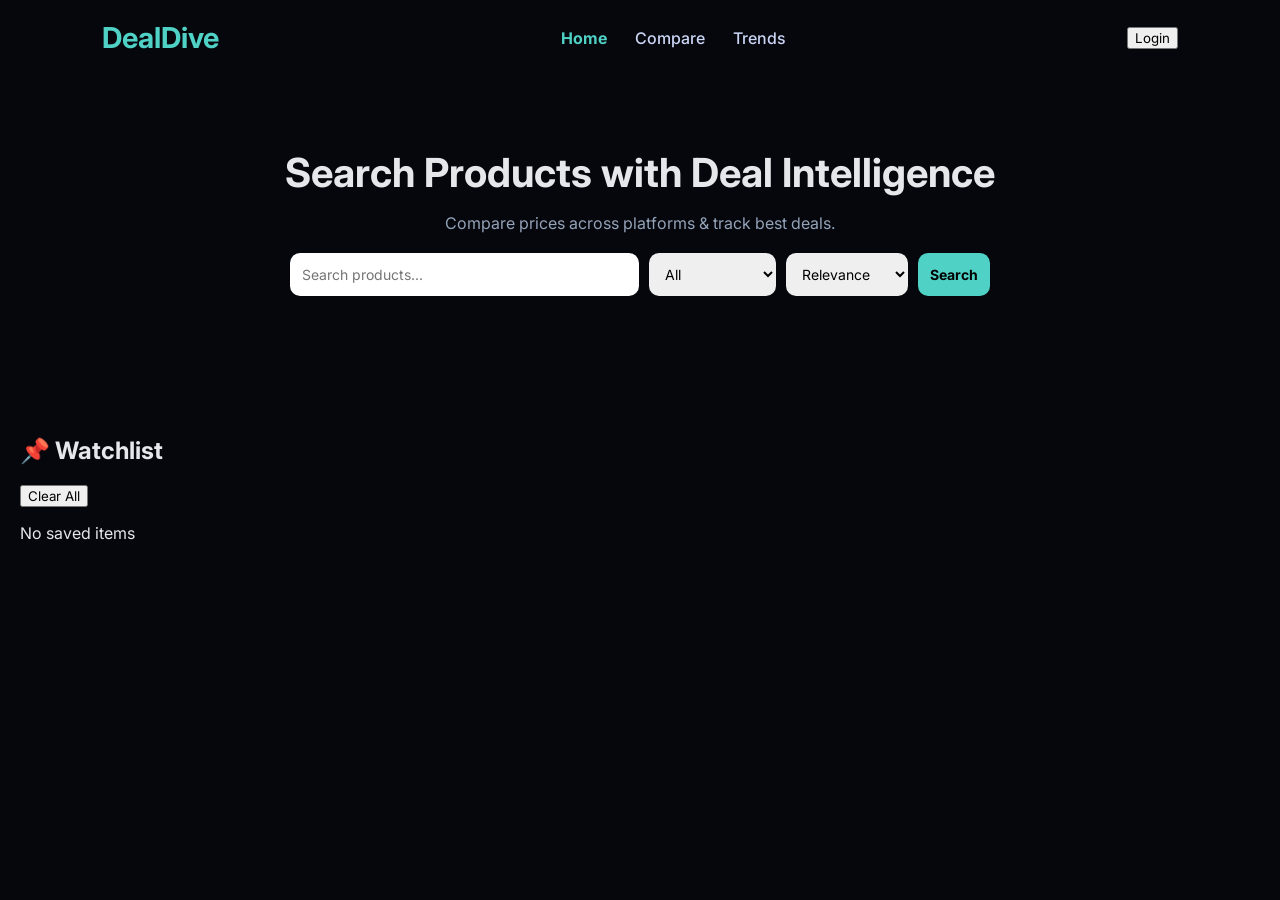
==== commit 7888284f: "Final working DealDive project (UI + compare + fixes)" ====
--- a/index.html
+++ b/index.html
@@ -9,7 +9,7 @@
     <!-- FONT -->
     <link href="https://fonts.googleapis.com/css2?family=Inter:wght@300;400;600;700&display=swap" rel="stylesheet">
 
-    <!-- CSS (FIXED PATH) -->
+    <!-- CSS -->
     <link rel="stylesheet" href="./style.css">
 </head>
 
@@ -20,7 +20,7 @@
     <div class="logo">DealDive</div>
 
     <nav>
-        <a href="./index.html">Home</a>
+        <a href="./index.html" class="active">Home</a>
         <a href="./compare.html">Compare</a>
         <a href="./trends.html">Trends</a>
     </nav>
@@ -37,8 +37,11 @@
 
     <!-- SEARCH -->
     <div class="search-box">
-        <input id="searchInput" type="text" placeholder="Search products..."
-            onkeyup="if(event.key==='Enter'){searchProduct()}">
+        <input id="searchInput"
+               type="text"
+               placeholder="Search products..."
+               autocomplete="off"
+               onkeyup="if(event.key==='Enter'){searchProduct()}">
 
         <select id="categorySelect" onchange="searchProduct()">
             <option value="all">All</option>
@@ -56,6 +59,9 @@
         <button onclick="searchProduct()">Search</button>
     </div>
 
+    <!-- STATUS MESSAGE -->
+    <div id="statusMsg" style="margin-top:10px;color:#94a3b8;"></div>
+
     <!-- SUGGESTIONS -->
     <div id="suggestions"></div>
 
@@ -66,9 +72,11 @@
 <!-- ================= WATCHLIST ================= -->
 <section id="watchlistBox">
     <h2>📌 Watchlist</h2>
-    <button onclick="watchlist=[]; localStorage.clear(); displayWatchlist();">
+
+    <button onclick="watchlist=[]; localStorage.removeItem('watchlist'); displayWatchlist();">
         Clear All
     </button>
+
     <div id="watchlist"></div>
 </section>
 
@@ -87,7 +95,7 @@
     </div>
 </div>
 
-<!-- JS (FIXED PATH) -->
+<!-- JS (IMPORTANT: LOAD AFTER HTML) -->
 <script src="./script.js"></script>
 
 </body>
--- a/style.css
+++ b/style.css
@@ -40,6 +40,11 @@
 
 nav a:hover {
   color: var(--accent);
+}
+
+nav a.active {
+  color: var(--accent);
+  font-weight: bold;
 }
 
 /* ===== HERO ===== */
@@ -108,9 +113,19 @@
   transform: translateY(-5px);
 }
 
+/* 🔥 IMAGE FIX (CRITICAL) */
 .product-card img {
   width: 100%;
-  border-radius: 10px;
+  height: 200px;
+  object-fit: contain;
+  background: white;
+  border-radius: 10px;
+  display: block;
+}
+
+/* EXTRA FIX: ensure image container spacing */
+.product-card img + h3 {
+  margin-top: 10px;
 }
 
 .product-card h3 {
@@ -133,19 +148,6 @@
   font-size: 12px;
 }
 
-/* ===== DEAL BAR ===== */
-.deal-bar {
-  height: 8px;
-  background: #1e293b;
-  border-radius: 10px;
-  margin-top: 10px;
-}
-
-.deal-fill {
-  height: 100%;
-  background: linear-gradient(90deg,#22c55e,#4fd1c5);
-}
-
 /* ===== SUGGESTIONS ===== */
 #suggestions {
   max-width: 600px;
@@ -169,13 +171,19 @@
 .watch-item {
   background: #101a36;
   margin: 10px;
-  padding: 10px;
+  padding: 12px;
   border-radius: 10px;
 }
 
 /* ===== BUTTONS ===== */
 button {
   cursor: pointer;
+  transition: 0.2s;
+}
+
+button:hover {
+  transform: scale(1.05);
+  opacity: 0.9;
 }
 
 /* ===== LOGIN MODAL ===== */
@@ -227,16 +235,31 @@
   display: flex;
   gap: 20px;
   flex-wrap: wrap;
-}
-
+  justify-content: center;
+}
+
+/* 🔥 FIX: prevents collapsing columns */
 .store-col {
   flex: 1;
   min-width: 300px;
-}
-
-/* ===== SMALL CARD ===== */
-.card.small {
-  background: #1e293b;
-  padding: 10px;
-  border-radius: 10px;
+  max-width: 400px;
+  padding: 10px;
+}
+
+/* 🔥 FIX: spacing inside compare columns */
+.store-col h2 {
+  margin-bottom: 10px;
+}
+
+/* ===== CANVAS ===== */
+canvas {
+  background: #0f172a;
+  padding: 10px;
+  border-radius: 10px;
+  margin-top: 10px;
+}
+
+/* ===== STATUS TEXT ===== */
+#statusMsg {
+  font-size: 14px;
 }
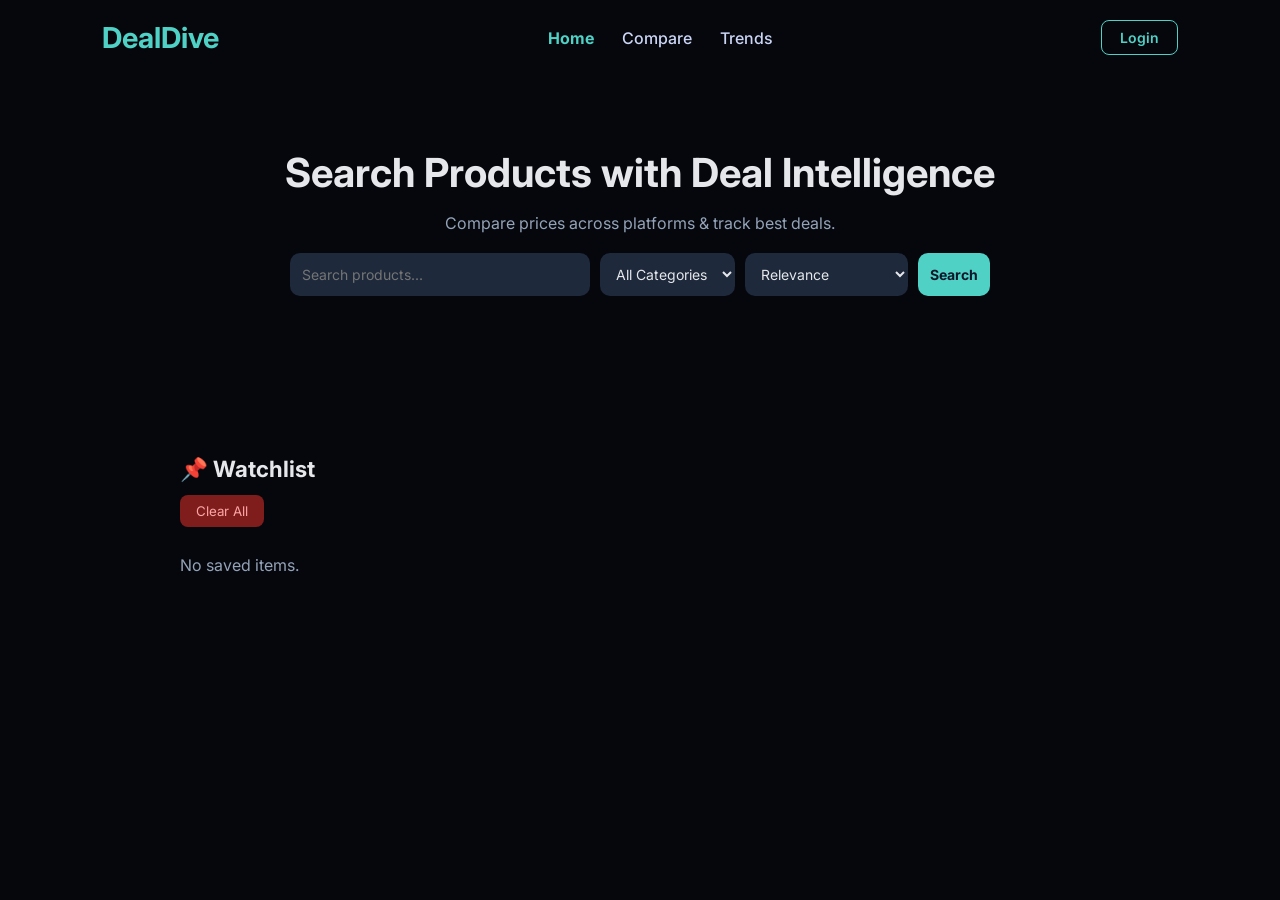
==== commit 48c1cf69: "fix whole" ====
--- a/index.html
+++ b/index.html
@@ -33,7 +33,7 @@
 <!-- ================= HERO ================= -->
 <section class="hero">
     <h1>Search Products with Deal Intelligence</h1>
-    <p>Compare prices across platforms & track best deals.</p>
+    <p>Compare prices across platforms &amp; track best deals.</p>
 
     <!-- SEARCH -->
     <div class="search-box">
@@ -43,17 +43,21 @@
                autocomplete="off"
                onkeyup="if(event.key==='Enter'){searchProduct()}">
 
+        <!-- FIX: Added all 6 categories -->
         <select id="categorySelect" onchange="searchProduct()">
-            <option value="all">All</option>
+            <option value="all">All Categories</option>
             <option value="mobile">Mobiles</option>
             <option value="laptop">Laptops</option>
             <option value="headphones">Headphones</option>
+            <option value="watch">Watches</option>
+            <option value="shoes">Shoes</option>
+            <option value="accessory">Accessories</option>
         </select>
 
         <select id="sortSelect" onchange="applySortAndFilter()">
             <option value="relevance">Relevance</option>
-            <option value="low">Low → High</option>
-            <option value="high">High → Low</option>
+            <option value="low">Price: Low → High</option>
+            <option value="high">Price: High → Low</option>
         </select>
 
         <button onclick="searchProduct()">Search</button>
@@ -73,7 +77,8 @@
 <section id="watchlistBox">
     <h2>📌 Watchlist</h2>
 
-    <button onclick="watchlist=[]; localStorage.removeItem('watchlist'); displayWatchlist();">
+    <button onclick="watchlist=[]; localStorage.removeItem('watchlist'); displayWatchlist();"
+            style="background:#7f1d1d;color:#fca5a5;border:none;padding:8px 16px;border-radius:8px;margin-bottom:12px;">
         Clear All
     </button>
 
@@ -89,7 +94,9 @@
         <input id="password" type="password" placeholder="Password">
 
         <button onclick="loginUser()">Login</button>
-        <p onclick="signupUser()">Signup</p>
+        <p onclick="signupUser()" style="cursor:pointer;color:#4fd1c5;margin-top:10px;">
+            Don't have an account? Sign up
+        </p>
 
         <span onclick="closeLogin()">✖</span>
     </div>
@@ -99,4 +106,4 @@
 <script src="./script.js"></script>
 
 </body>
-</html>+</html>
--- a/style.css
+++ b/style.css
@@ -84,10 +84,19 @@
 .search-box input {
   flex: 1;
   min-width: 200px;
+  background: #1e293b;
+  color: #e5e7eb;
+}
+
+.search-box select {
+  background: #1e293b;
+  color: #e5e7eb;
+  cursor: pointer;
 }
 
 .search-box button {
   background: var(--accent);
+  color: #0f172a;
   cursor: pointer;
   font-weight: bold;
 }
@@ -95,7 +104,7 @@
 /* ===== RESULTS GRID ===== */
 #results {
   display: grid;
-  grid-template-columns: repeat(auto-fit, minmax(250px,1fr));
+  grid-template-columns: repeat(auto-fit, minmax(250px, 1fr));
   gap: 20px;
   padding: 20px;
 }
@@ -111,9 +120,9 @@
 
 .product-card:hover {
   transform: translateY(-5px);
-}
-
-/* 🔥 IMAGE FIX (CRITICAL) */
+  box-shadow: 0 8px 30px rgba(79, 209, 197, 0.1);
+}
+
 .product-card img {
   width: 100%;
   height: 200px;
@@ -123,18 +132,22 @@
   display: block;
 }
 
-/* EXTRA FIX: ensure image container spacing */
 .product-card img + h3 {
   margin-top: 10px;
 }
 
 .product-card h3 {
-  font-size: 16px;
+  font-size: 15px;
   margin: 10px 0;
+  line-height: 1.4;
 }
 
 .product-card p {
   margin: 5px 0;
+}
+
+.product-card a {
+  display: inline-block;
 }
 
 /* ===== BEST DEAL TAG ===== */
@@ -143,9 +156,11 @@
   top: 10px;
   right: 10px;
   background: var(--good);
-  padding: 5px 8px;
-  border-radius: 5px;
-  font-size: 12px;
+  color: #0f172a;
+  padding: 4px 8px;
+  border-radius: 6px;
+  font-size: 11px;
+  font-weight: 700;
 }
 
 /* ===== SUGGESTIONS ===== */
@@ -165,24 +180,33 @@
 
 /* ===== WATCHLIST ===== */
 #watchlistBox {
-  padding: 20px;
+  padding: 20px 40px;
+  max-width: 1000px;
+  margin: 0 auto;
+}
+
+#watchlistBox h2 {
+  font-size: 1.4rem;
+  margin-bottom: 12px;
 }
 
 .watch-item {
   background: #101a36;
-  margin: 10px;
-  padding: 12px;
-  border-radius: 10px;
+  margin: 10px 0;
+  padding: 14px 18px;
+  border-radius: 12px;
+  border: 1px solid #1e293b;
 }
 
 /* ===== BUTTONS ===== */
 button {
   cursor: pointer;
   transition: 0.2s;
+  font-family: 'Inter', sans-serif;
 }
 
 button:hover {
-  transform: scale(1.05);
+  transform: scale(1.03);
   opacity: 0.9;
 }
 
@@ -194,40 +218,60 @@
   left: 0;
   width: 100%;
   height: 100%;
-  background: rgba(0,0,0,0.6);
+  background: rgba(0, 0, 0, 0.7);
   justify-content: center;
   align-items: center;
+  z-index: 999;
 }
 
 .modal-box {
   background: #0f172a;
-  padding: 20px;
-  border-radius: 10px;
-  width: 300px;
+  padding: 28px;
+  border-radius: 14px;
+  width: 320px;
   position: relative;
+  border: 1px solid #1e293b;
+}
+
+.modal-box h2 {
+  margin: 0 0 16px 0;
+  color: var(--accent);
 }
 
 .modal-box input {
   width: 100%;
-  margin: 10px 0;
+  margin: 8px 0;
   padding: 10px;
   border-radius: 8px;
-  border: none;
+  border: 1px solid #334155;
+  background: #1e293b;
+  color: #e5e7eb;
+  font-size: 14px;
 }
 
 .modal-box button {
   width: 100%;
-  padding: 10px;
+  padding: 12px;
   background: var(--accent);
+  color: #0f172a;
   border: none;
   border-radius: 8px;
+  font-weight: bold;
+  font-size: 15px;
+  margin-top: 8px;
 }
 
 .modal-box span {
   position: absolute;
-  top: 10px;
-  right: 15px;
-  cursor: pointer;
+  top: 12px;
+  right: 16px;
+  cursor: pointer;
+  font-size: 18px;
+  color: #64748b;
+}
+
+.modal-box span:hover {
+  color: #e5e7eb;
 }
 
 /* ===== COMPARE PAGE ===== */
@@ -238,7 +282,6 @@
   justify-content: center;
 }
 
-/* 🔥 FIX: prevents collapsing columns */
 .store-col {
   flex: 1;
   min-width: 300px;
@@ -246,20 +289,36 @@
   padding: 10px;
 }
 
-/* 🔥 FIX: spacing inside compare columns */
 .store-col h2 {
-  margin-bottom: 10px;
+  margin-bottom: 14px;
 }
 
 /* ===== CANVAS ===== */
 canvas {
   background: #0f172a;
-  padding: 10px;
-  border-radius: 10px;
+  padding: 16px;
+  border-radius: 12px;
   margin-top: 10px;
 }
 
 /* ===== STATUS TEXT ===== */
 #statusMsg {
   font-size: 14px;
-}+  min-height: 20px;
+}
+
+/* ===== AUTH BUTTONS ===== */
+.auth-buttons button {
+  background: transparent;
+  border: 1px solid var(--accent);
+  color: var(--accent);
+  padding: 8px 18px;
+  border-radius: 8px;
+  font-weight: 600;
+  font-size: 14px;
+}
+
+.auth-buttons button:hover {
+  background: var(--accent);
+  color: #0f172a;
+}
